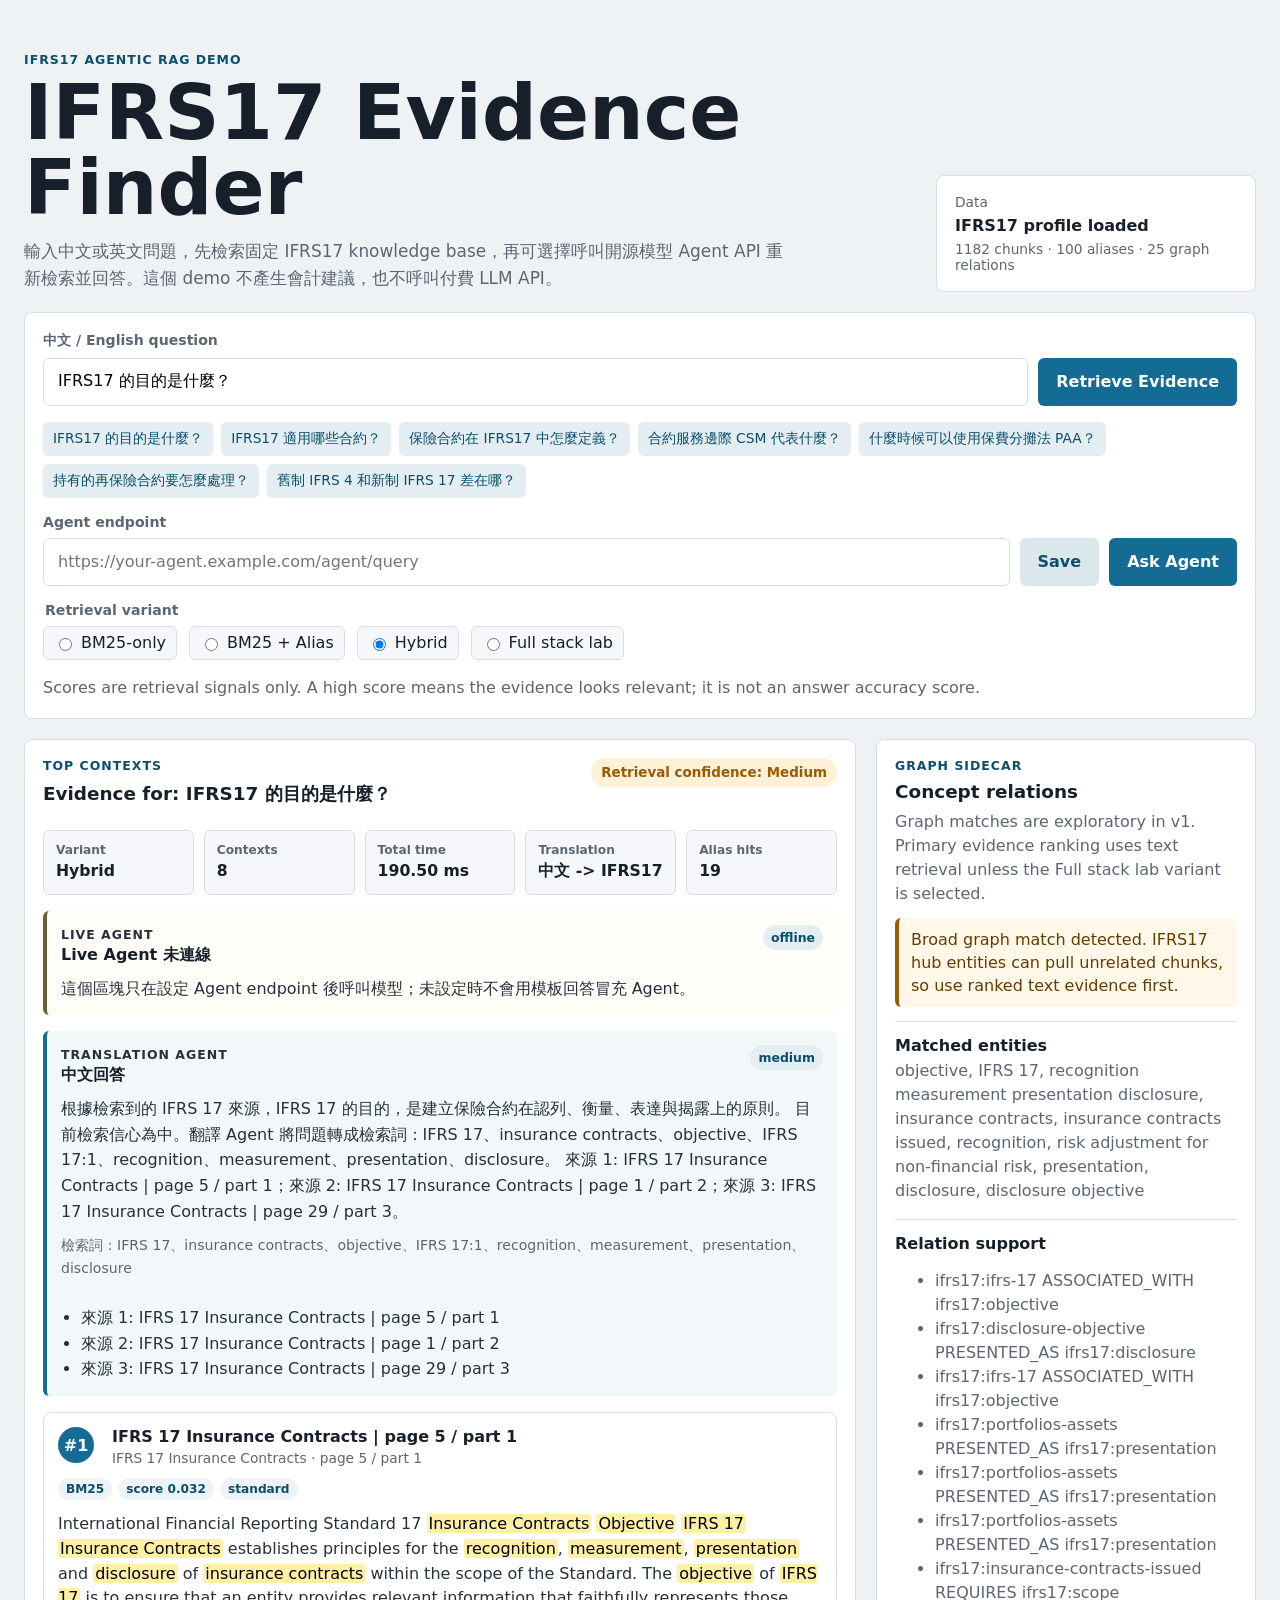
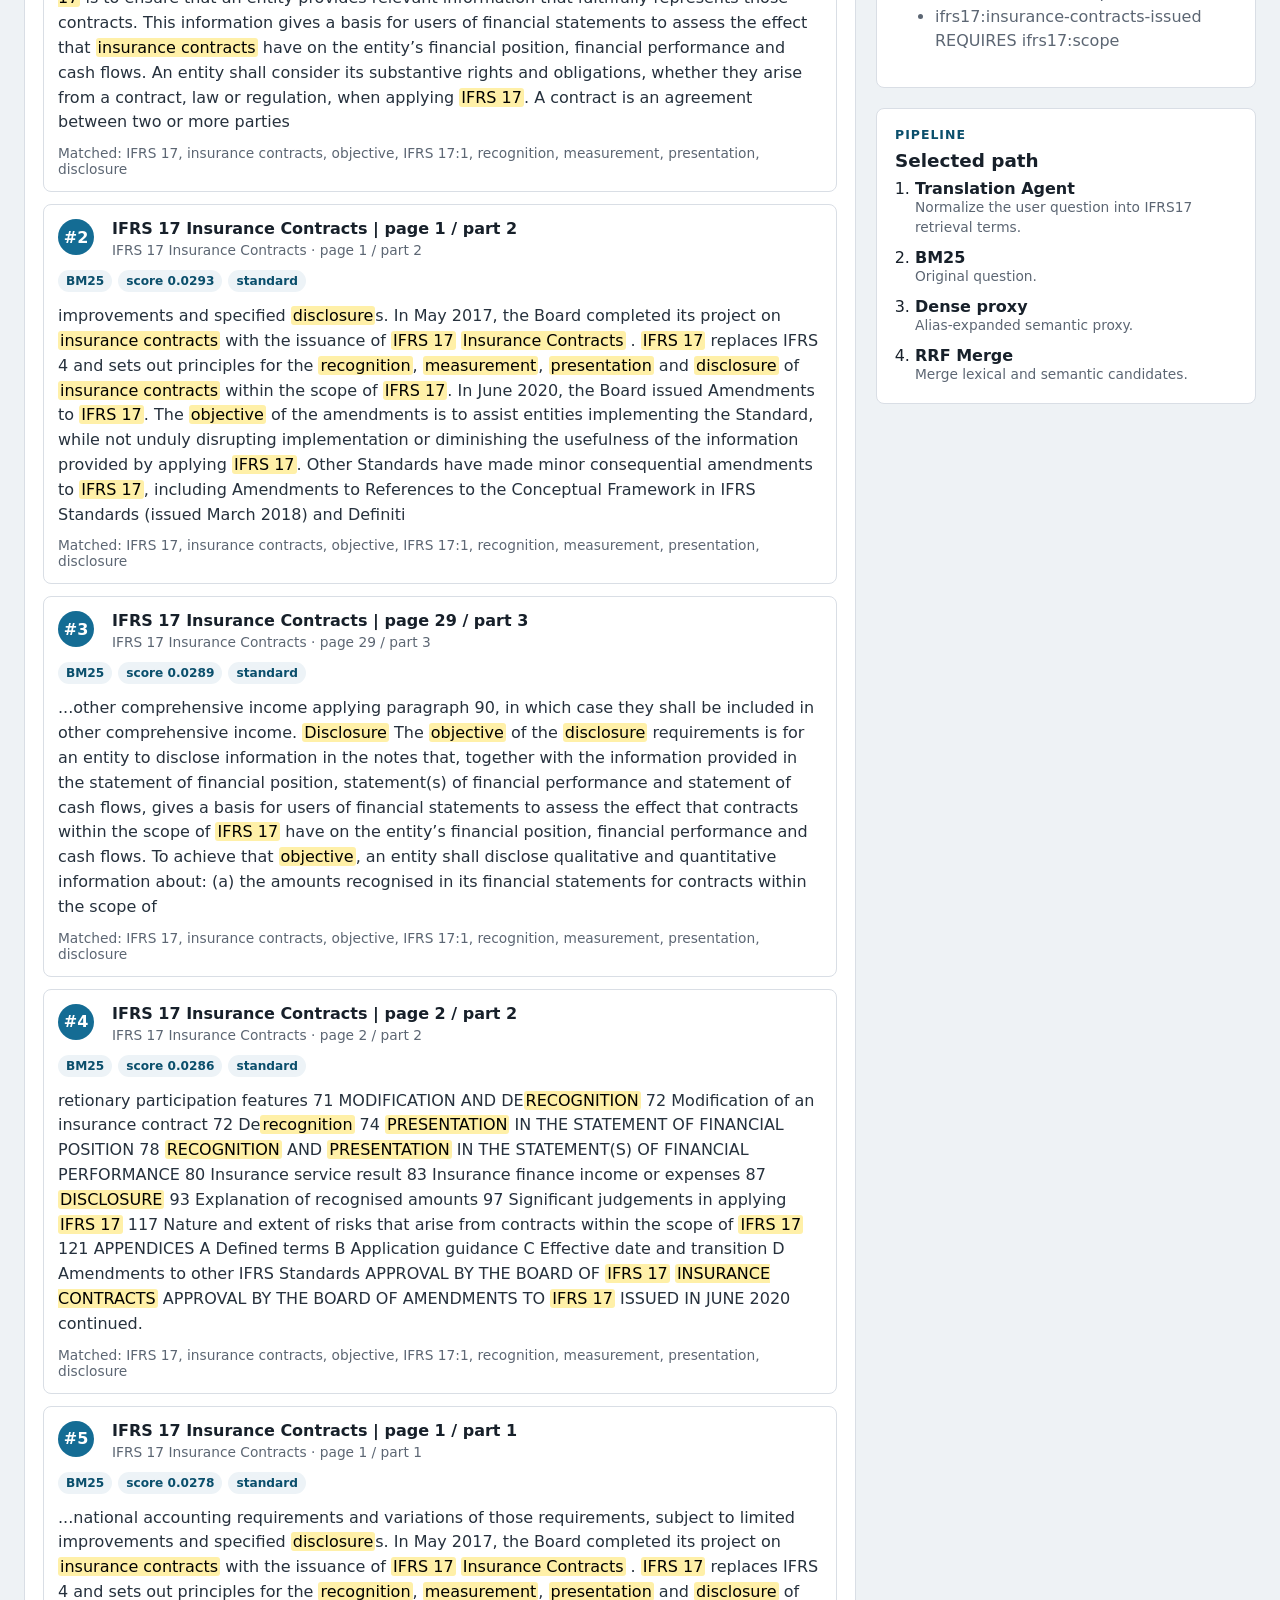
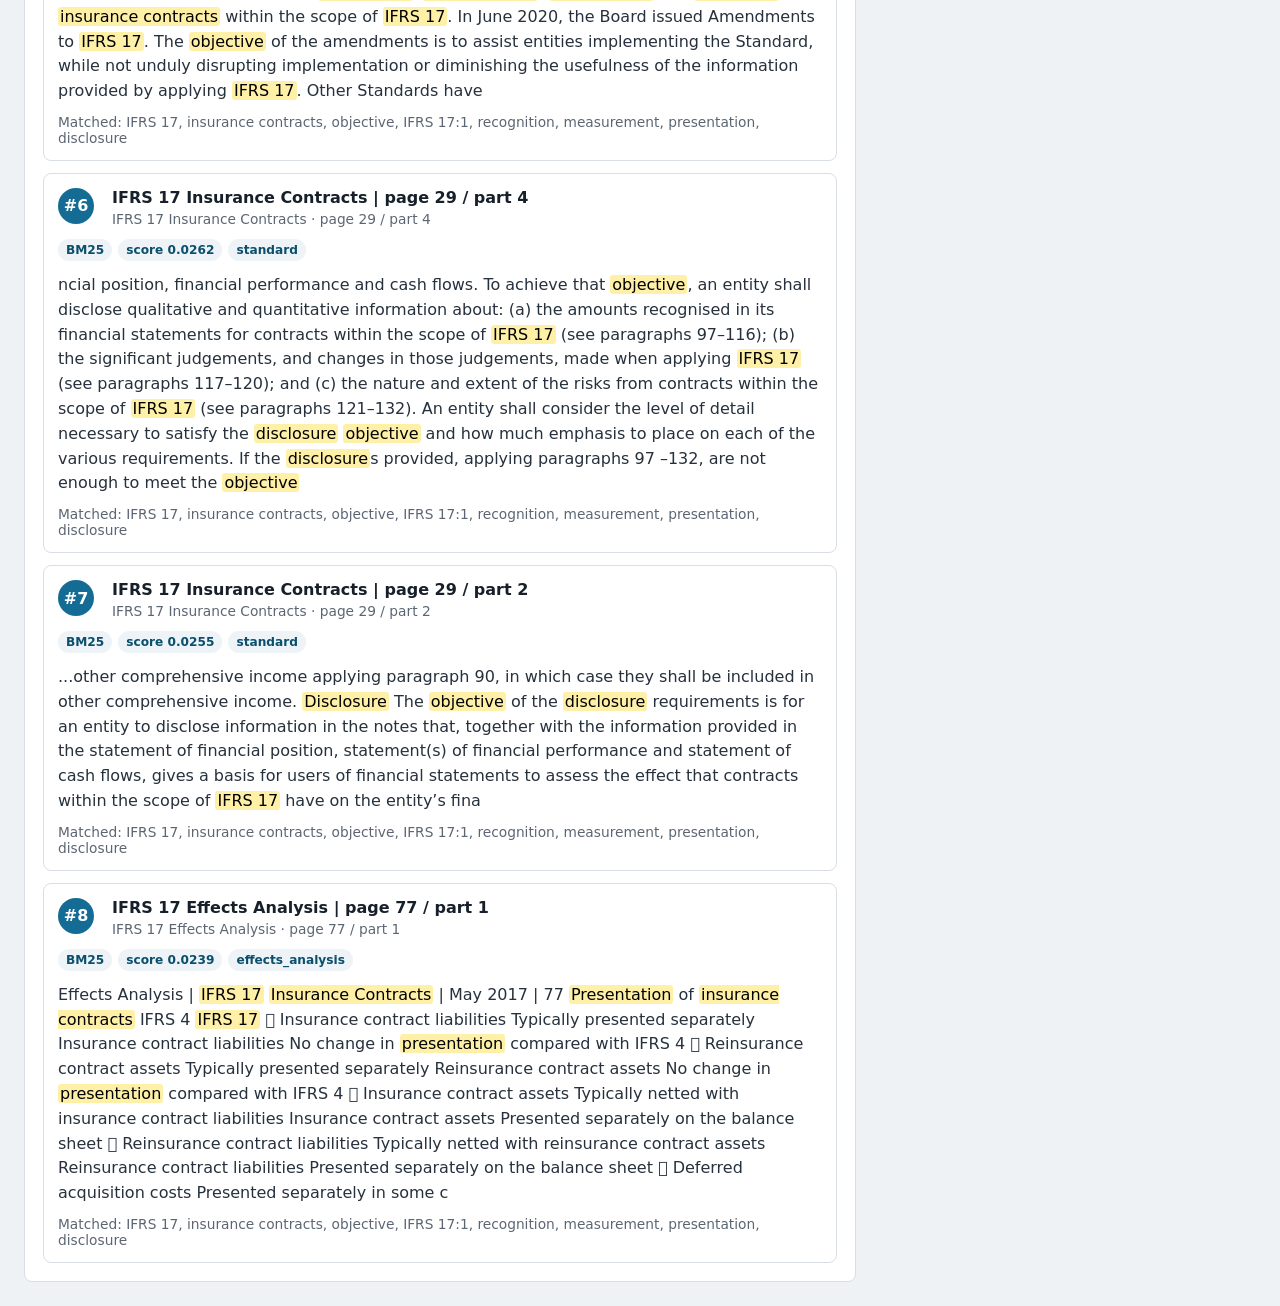
==== docs/ifrs17-demo/index.html @ 3a795084 "feat: add static IFRS17 demo site" ====
<!doctype html>
<html lang="zh-Hant">
  <head>
    <meta charset="utf-8" />
    <meta name="viewport" content="width=device-width, initial-scale=1" />
    <title>IFRS17 Agentic RAG Demo</title>
    <link rel="stylesheet" href="./assets/styles.css?v=agent-endpoint-1" />
  </head>
  <body>
    <main class="shell">
      <section class="hero">
        <div>
          <p class="eyebrow">IFRS17 Agentic RAG demo</p>
          <h1>IFRS17 Evidence Finder</h1>
          <p class="lede">
            輸入中文或英文問題，先檢索固定 IFRS17 knowledge base，再可選擇呼叫開源模型
            Agent API 重新檢索並回答。這個 demo 不產生會計建議，也不呼叫付費 LLM API。
          </p>
        </div>
        <aside class="status-panel" aria-live="polite">
          <span class="status-label">Data</span>
          <strong id="dataStatus">Loading IFRS17 profile...</strong>
          <span id="dataMeta">Static GitHub Pages build</span>
        </aside>
      </section>

      <section class="search-panel" aria-label="IFRS17 evidence search">
        <form id="searchForm" class="search-form">
          <label for="queryInput">中文 / English question</label>
          <div class="search-row">
            <input
              id="queryInput"
              name="query"
              type="search"
              autocomplete="off"
              placeholder="IFRS17 的目的是什麼？"
            />
            <button type="submit">Retrieve Evidence</button>
          </div>
        </form>

        <div class="chips" id="questionChips" aria-label="Suggested IFRS17 questions"></div>

        <div class="agent-controls" aria-label="Live Agent endpoint">
          <label for="agentEndpointInput">Agent endpoint</label>
          <div class="agent-row">
            <input
              id="agentEndpointInput"
              type="url"
              autocomplete="off"
              placeholder="https://your-agent.example.com/agent/query"
            />
            <button type="button" id="saveAgentEndpoint">Save</button>
            <button type="button" id="askAgentButton">Ask Agent</button>
          </div>
        </div>

        <fieldset class="variant-group">
          <legend>Retrieval variant</legend>
          <label><input type="radio" name="variant" value="bm25" /> BM25-only</label>
          <label><input type="radio" name="variant" value="dense" /> BM25 + Alias</label>
          <label><input type="radio" name="variant" value="bm25_dense" checked /> Hybrid</label>
          <label><input type="radio" name="variant" value="full" /> Full stack lab</label>
        </fieldset>

        <p class="note">
          Scores are retrieval signals only. A high score means the evidence looks relevant; it is
          not an answer accuracy score.
        </p>
      </section>

      <section class="dashboard">
        <section class="results-column" aria-live="polite">
          <div class="section-title">
            <div>
              <p class="eyebrow">Top contexts</p>
              <h2 id="resultTitle">Run a search to inspect IFRS17 evidence</h2>
            </div>
            <div class="confidence" id="confidenceBadge">Idle</div>
          </div>
          <div class="metrics" id="metrics"></div>
          <div class="agent-answer-panel" id="agentAnswerPanel"></div>
          <div class="answer-panel" id="answerPanel"></div>
          <div class="comparison-panel" id="comparisonPanel" hidden></div>
          <div class="results" id="results"></div>
        </section>

        <aside class="side-column">
          <section class="panel">
            <p class="eyebrow">Graph sidecar</p>
            <h2>Concept relations</h2>
            <p class="panel-copy">
              Graph matches are exploratory in v1. Primary evidence ranking uses text retrieval
              unless the Full stack lab variant is selected.
            </p>
            <div id="graphPanel"></div>
          </section>

          <section class="panel">
            <p class="eyebrow">Pipeline</p>
            <h2>Selected path</h2>
            <ol class="pipeline" id="pipeline"></ol>
          </section>
        </aside>
      </section>
    </main>

    <script type="module" src="./assets/app.js?v=agent-endpoint-1"></script>
  </body>
</html>
---- docs/ifrs17-demo/assets/styles.css ----
:root {
  color-scheme: light;
  font-family:
    Inter, ui-sans-serif, system-ui, -apple-system, BlinkMacSystemFont, "Segoe UI", sans-serif;
  --ink: #17202a;
  --muted: #5c6673;
  --line: #d9dee5;
  --panel: #ffffff;
  --soft: #f5f7fa;
  --accent: #146c94;
  --accent-dark: #0b4f6c;
  --good: #1c7c54;
  --warn: #9a5b00;
}

* {
  box-sizing: border-box;
}

body {
  margin: 0;
  background: #eef2f5;
  color: var(--ink);
}

button,
input {
  font: inherit;
}

.shell {
  width: min(1440px, 100%);
  margin: 0 auto;
  padding: 24px;
}

.hero {
  display: grid;
  grid-template-columns: minmax(0, 1fr) 320px;
  gap: 24px;
  align-items: end;
  padding: 28px 0 20px;
}

.eyebrow {
  margin: 0 0 8px;
  color: var(--accent-dark);
  font-size: 0.78rem;
  font-weight: 800;
  letter-spacing: 0.08em;
  text-transform: uppercase;
}

h1,
h2,
h3,
p {
  margin-top: 0;
}

h1 {
  margin-bottom: 12px;
  font-size: clamp(2.2rem, 6vw, 4.8rem);
  line-height: 0.98;
  letter-spacing: 0;
}

h2 {
  margin-bottom: 8px;
  font-size: 1.15rem;
}

h3 {
  margin-bottom: 4px;
  font-size: 1rem;
}

.lede {
  max-width: 760px;
  margin-bottom: 0;
  color: var(--muted);
  font-size: 1.06rem;
  line-height: 1.6;
}

.status-panel,
.search-panel,
.panel,
.results-column {
  border: 1px solid var(--line);
  border-radius: 8px;
  background: var(--panel);
}

.status-panel {
  display: grid;
  gap: 6px;
  padding: 18px;
}

.status-label,
.status-panel span:last-child {
  color: var(--muted);
  font-size: 0.86rem;
}

.search-panel {
  display: grid;
  gap: 16px;
  padding: 18px;
}

.search-form label,
.agent-controls label,
.variant-group legend {
  display: block;
  margin-bottom: 8px;
  color: var(--muted);
  font-size: 0.88rem;
  font-weight: 700;
}

.search-row,
.agent-row {
  display: grid;
  gap: 10px;
}

.search-row {
  grid-template-columns: minmax(0, 1fr) auto;
}

.agent-row {
  grid-template-columns: minmax(0, 1fr) auto auto;
}

.search-row input,
.agent-row input {
  width: 100%;
  min-height: 48px;
  border: 1px solid var(--line);
  border-radius: 6px;
  padding: 0 14px;
}

.search-row button,
.agent-row button,
.chips button {
  border: 0;
  border-radius: 6px;
  cursor: pointer;
}

.search-row button,
.agent-row button {
  min-height: 48px;
  padding: 0 18px;
  background: var(--accent);
  color: #fff;
  font-weight: 800;
}

.agent-row button:first-of-type {
  background: #dce7ec;
  color: var(--accent-dark);
}

.agent-row button:disabled {
  cursor: wait;
  opacity: 0.62;
}

.chips {
  display: flex;
  flex-wrap: wrap;
  gap: 8px;
}

.chips button {
  padding: 8px 10px;
  background: #e3edf2;
  color: var(--accent-dark);
  font-size: 0.86rem;
}

.variant-group {
  display: flex;
  flex-wrap: wrap;
  gap: 12px;
  border: 0;
  margin: 0;
  padding: 0;
}

.variant-group label {
  display: inline-flex;
  align-items: center;
  gap: 6px;
  min-height: 34px;
  padding: 0 10px;
  border: 1px solid var(--line);
  border-radius: 6px;
  background: var(--soft);
}

.note,
.panel-copy {
  margin-bottom: 0;
  color: var(--muted);
  line-height: 1.5;
}

.dashboard {
  display: grid;
  grid-template-columns: minmax(0, 1fr) 380px;
  gap: 20px;
  margin-top: 20px;
}

.results-column,
.panel {
  padding: 18px;
}

.side-column {
  display: grid;
  align-content: start;
  gap: 20px;
}

.section-title {
  display: flex;
  justify-content: space-between;
  gap: 16px;
  align-items: start;
  margin-bottom: 16px;
}

.confidence {
  flex: 0 0 auto;
  border-radius: 999px;
  padding: 7px 10px;
  background: #e8edf1;
  color: var(--muted);
  font-size: 0.84rem;
  font-weight: 800;
}

.confidence-high {
  background: #dcf1e7;
  color: var(--good);
}

.confidence-medium {
  background: #fff1d6;
  color: var(--warn);
}

.confidence-low {
  background: #fde4e4;
  color: #9b1c1c;
}

.metrics {
  display: grid;
  grid-template-columns: repeat(auto-fit, minmax(132px, 1fr));
  gap: 10px;
  margin-bottom: 16px;
}

.metric {
  padding: 12px;
  border: 1px solid var(--line);
  border-radius: 6px;
  background: var(--soft);
}

.metric span {
  display: block;
  color: var(--muted);
  font-size: 0.76rem;
  font-weight: 700;
}

.metric strong {
  display: block;
  margin-top: 4px;
  font-size: 0.98rem;
}

.results {
  display: grid;
  gap: 12px;
}

.answer-panel,
.agent-answer-panel {
  display: grid;
  gap: 10px;
  margin-bottom: 16px;
  border-left: 4px solid var(--accent);
  border-radius: 6px;
  padding: 14px;
  background: #f2f7fa;
}

.agent-answer-panel {
  border-left-color: #6f5f2f;
  background: #fffdf7;
}

.agent-success {
  border-left-color: var(--good);
  background: #f5fbf8;
}

.agent-error {
  border-left-color: #9b1c1c;
  background: #fff7f7;
}

.agent-pending {
  border-left-color: var(--warn);
}

.answer-head {
  display: flex;
  justify-content: space-between;
  gap: 12px;
  align-items: start;
}

.answer-head h3,
.answer-panel p,
.answer-panel ul,
.agent-answer-panel p,
.agent-answer-panel ul {
  margin-bottom: 0;
}

.answer-head span {
  flex: 0 0 auto;
  border-radius: 999px;
  padding: 5px 8px;
  background: #e3edf2;
  color: var(--accent-dark);
  font-size: 0.78rem;
  font-weight: 800;
}

.answer-panel p,
.answer-panel li,
.agent-answer-panel p,
.agent-answer-panel li {
  color: #26313d;
  line-height: 1.6;
}

.answer-panel ul,
.agent-answer-panel ul {
  padding-left: 20px;
}

.answer-terms {
  color: var(--muted) !important;
  font-size: 0.88rem;
}

.comparison-panel {
  display: grid;
  gap: 12px;
  margin-bottom: 16px;
  border: 1px solid var(--line);
  border-radius: 8px;
  padding: 14px;
  background: #fff;
}

.comparison-panel[hidden] {
  display: none;
}

.comparison-head {
  display: flex;
  justify-content: space-between;
  gap: 12px;
  align-items: start;
}

.comparison-head h3,
.comparison-summary {
  margin-bottom: 0;
}

.comparison-head span {
  flex: 0 0 auto;
  border-radius: 999px;
  padding: 5px 8px;
  background: #edf3f7;
  color: var(--accent-dark);
  font-size: 0.78rem;
  font-weight: 800;
}

.comparison-summary {
  color: #26313d;
  line-height: 1.55;
}

.comparison-table-wrap {
  overflow-x: auto;
  border: 1px solid var(--line);
  border-radius: 6px;
}

.comparison-table {
  width: 100%;
  min-width: 920px;
  border-collapse: collapse;
  background: #fff;
}

.comparison-table th,
.comparison-table td {
  border-bottom: 1px solid var(--line);
  padding: 10px;
  text-align: left;
  vertical-align: top;
  font-size: 0.86rem;
  line-height: 1.5;
}

.comparison-table thead th {
  background: #edf3f7;
  color: var(--accent-dark);
  font-weight: 900;
}

.comparison-table tbody th {
  width: 120px;
  color: var(--ink);
}

.comparison-table tbody tr:last-child th,
.comparison-table tbody tr:last-child td {
  border-bottom: 0;
}

.result-card {
  border: 1px solid var(--line);
  border-radius: 8px;
  padding: 14px;
  background: #fff;
}

.result-card header {
  display: grid;
  grid-template-columns: 42px minmax(0, 1fr);
  gap: 12px;
  align-items: start;
}

.rank {
  display: inline-grid;
  place-items: center;
  width: 36px;
  height: 36px;
  border-radius: 50%;
  background: var(--accent);
  color: #fff;
  font-weight: 900;
}

.result-card header p,
.terms {
  margin-bottom: 0;
  color: var(--muted);
  font-size: 0.86rem;
}

.tags {
  display: flex;
  flex-wrap: wrap;
  gap: 6px;
  margin: 12px 0;
}

.tags span {
  border-radius: 999px;
  padding: 4px 8px;
  background: #edf3f7;
  color: var(--accent-dark);
  font-size: 0.76rem;
  font-weight: 700;
}

.excerpt {
  margin-bottom: 10px;
  color: #26313d;
  line-height: 1.55;
}

mark {
  border-radius: 3px;
  padding: 0 2px;
  background: #fff0a8;
}

.warning {
  margin: 12px 0;
  border-left: 4px solid var(--warn);
  border-radius: 6px;
  padding: 10px 12px;
  background: #fff7e8;
  color: #633c00;
  line-height: 1.45;
}

.graph-block {
  border-top: 1px solid var(--line);
  margin-top: 14px;
  padding-top: 14px;
}

.graph-block p,
.graph-block li {
  color: var(--muted);
  line-height: 1.5;
}

.pipeline {
  display: grid;
  gap: 10px;
  margin: 0;
  padding-left: 20px;
}

.pipeline li span {
  display: block;
  color: var(--muted);
  font-size: 0.86rem;
  line-height: 1.45;
}

.empty {
  border: 1px dashed var(--line);
  border-radius: 8px;
  padding: 22px;
  color: var(--muted);
  text-align: center;
}

@media (max-width: 940px) {
  .hero,
  .dashboard {
    grid-template-columns: 1fr;
  }

  .metrics {
    grid-template-columns: repeat(2, minmax(0, 1fr));
  }
}

@media (max-width: 640px) {
  .shell {
    padding: 14px;
  }

  .search-row,
  .agent-row {
    grid-template-columns: 1fr;
  }

  .section-title {
    display: grid;
  }

  .metrics {
    grid-template-columns: 1fr;
  }
}
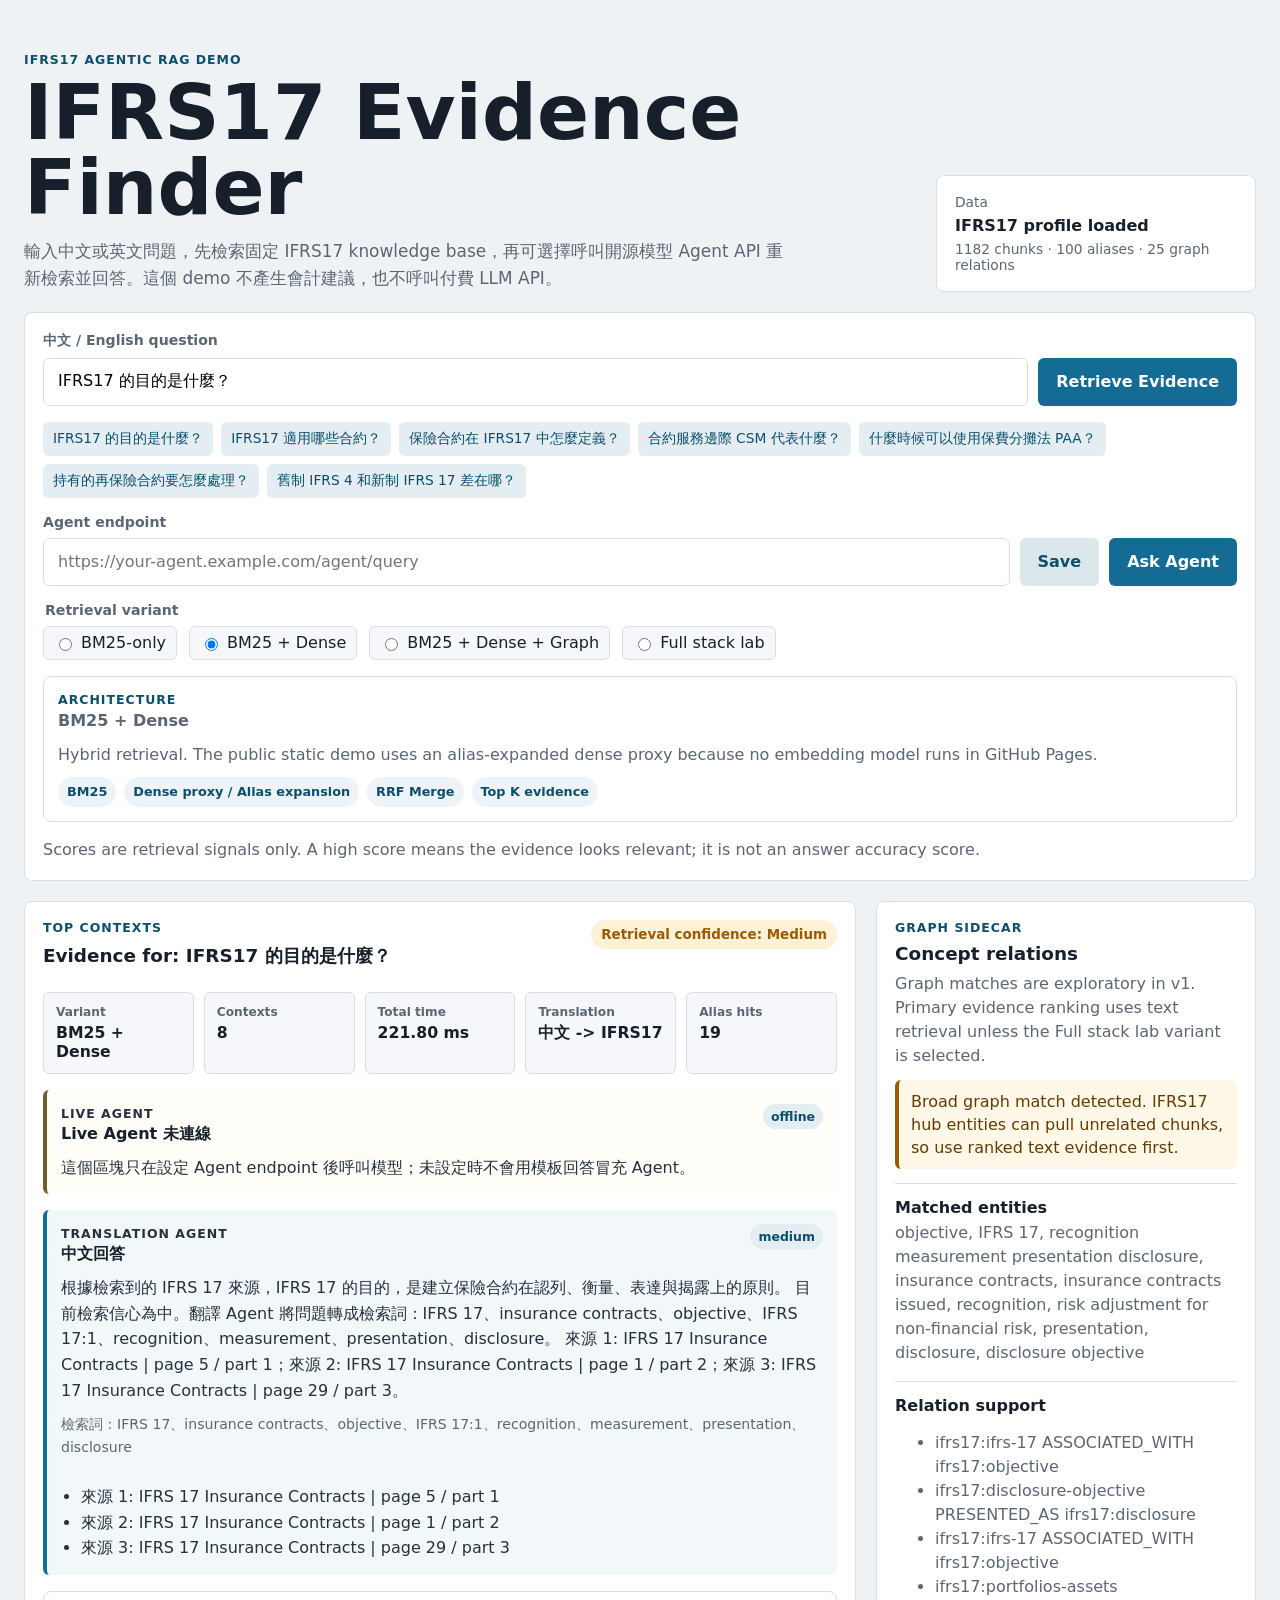
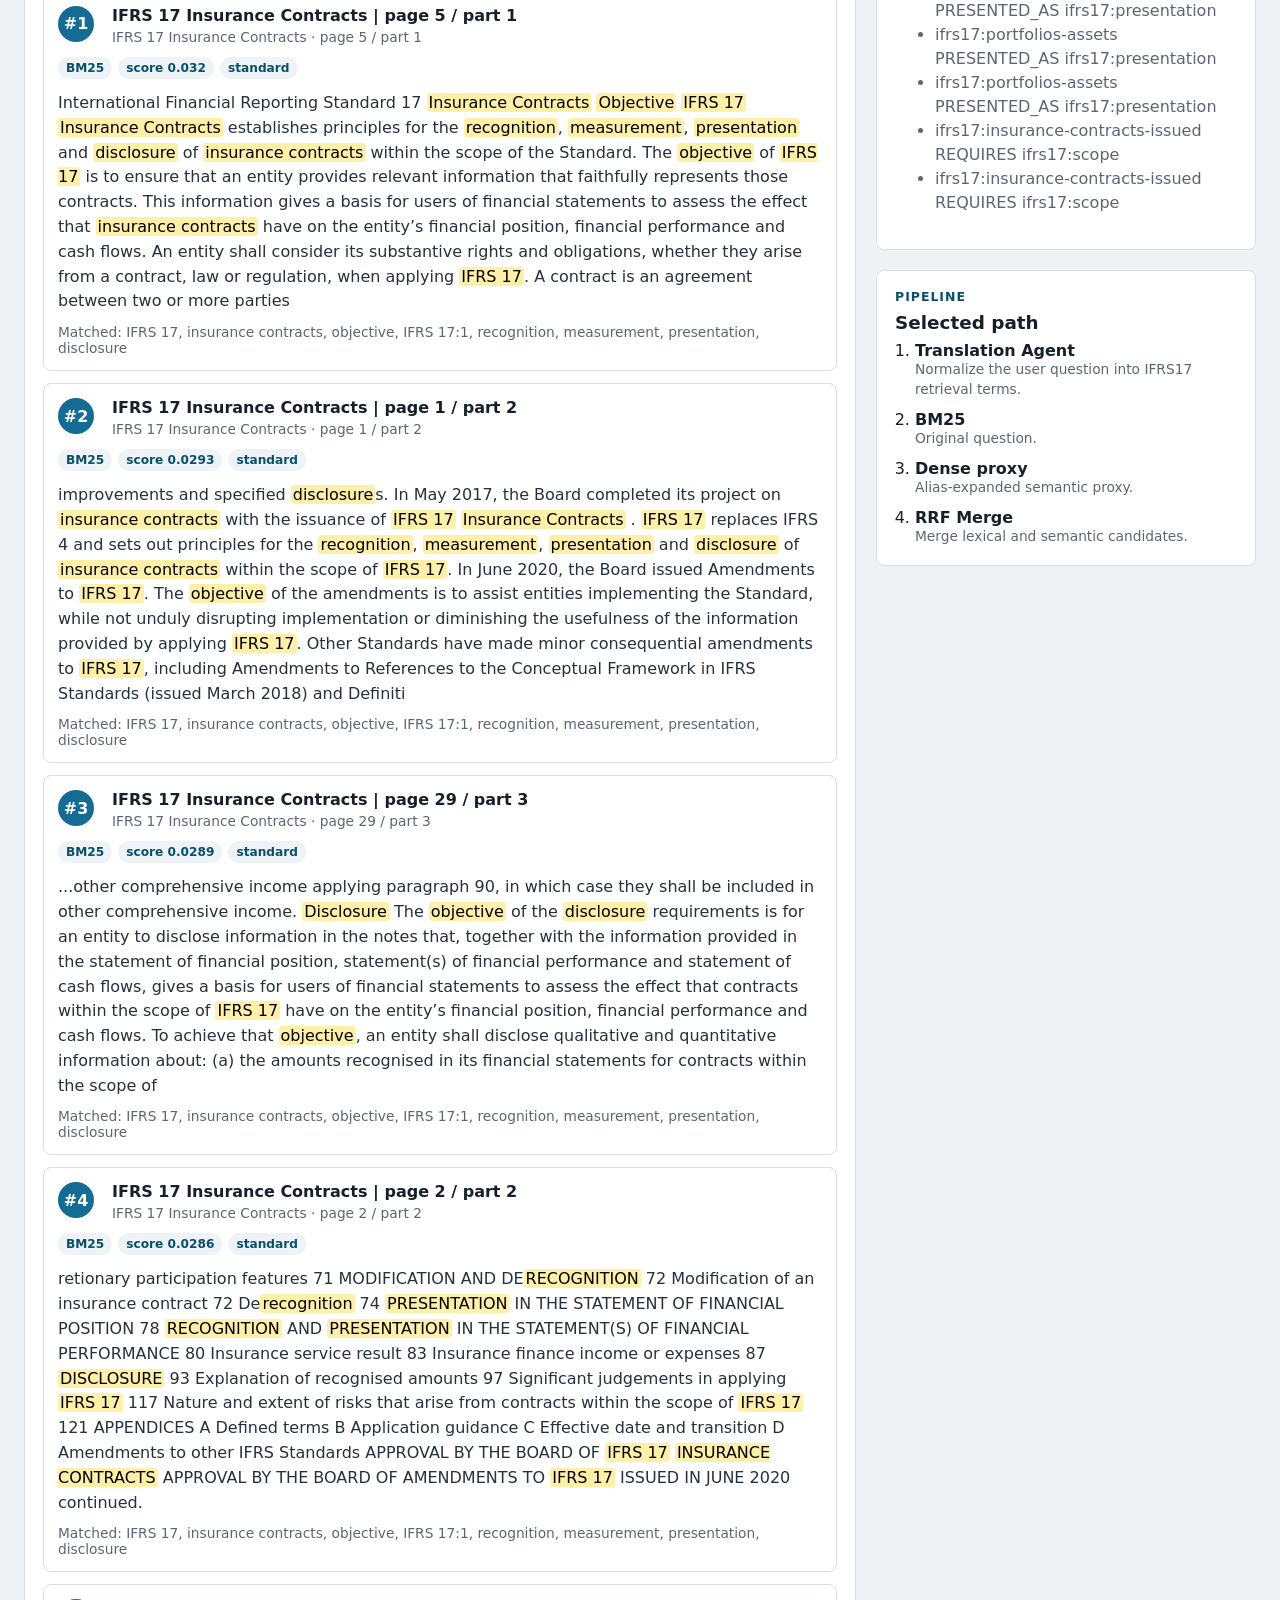
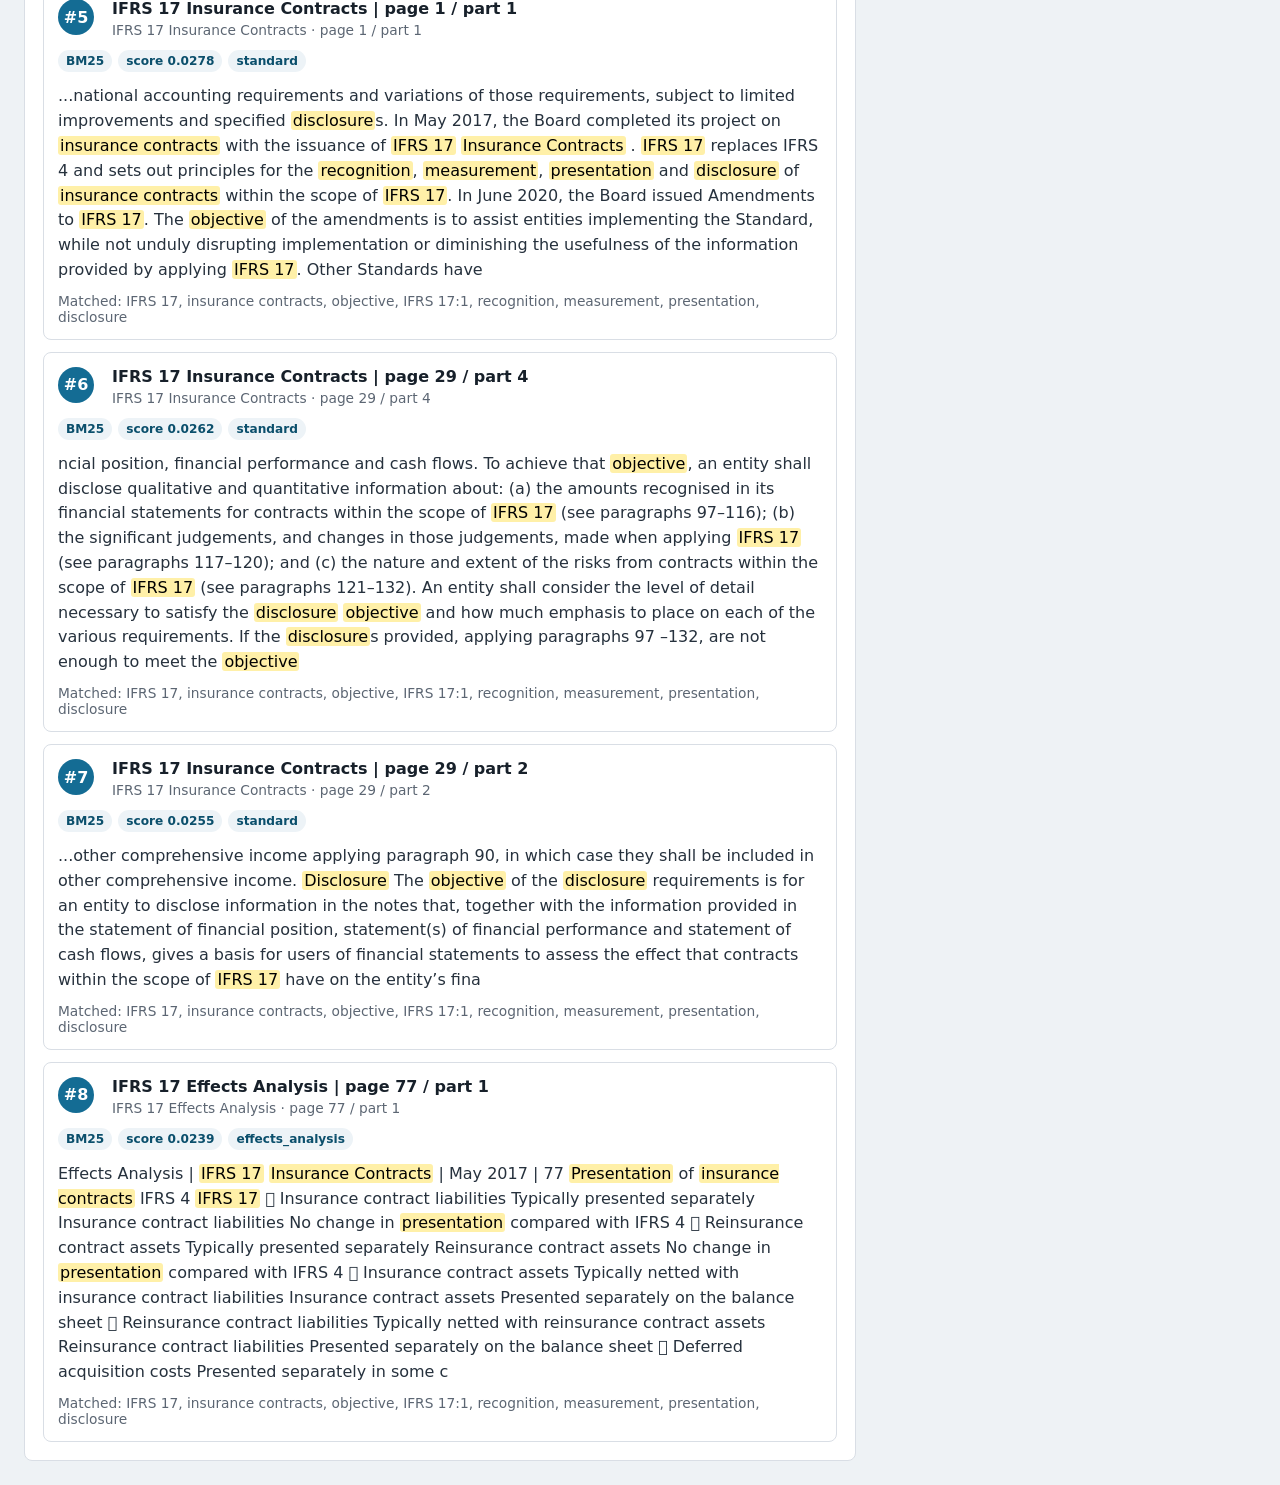
==== commit 4ebe1c70: "feat: clarify IFRS17 retrieval variants" ====
--- a/docs/ifrs17-demo/index.html
+++ b/docs/ifrs17-demo/index.html
@@ -4,7 +4,7 @@
     <meta charset="utf-8" />
     <meta name="viewport" content="width=device-width, initial-scale=1" />
     <title>IFRS17 Agentic RAG Demo</title>
-    <link rel="stylesheet" href="./assets/styles.css?v=agent-endpoint-1" />
+    <link rel="stylesheet" href="./assets/styles.css?v=variant-architecture-1" />
   </head>
   <body>
     <main class="shell">
@@ -58,10 +58,11 @@
         <fieldset class="variant-group">
           <legend>Retrieval variant</legend>
           <label><input type="radio" name="variant" value="bm25" /> BM25-only</label>
-          <label><input type="radio" name="variant" value="dense" /> BM25 + Alias</label>
-          <label><input type="radio" name="variant" value="bm25_dense" checked /> Hybrid</label>
+          <label><input type="radio" name="variant" value="bm25_dense" checked /> BM25 + Dense</label>
+          <label><input type="radio" name="variant" value="bm25_dense_graph" /> BM25 + Dense + Graph</label>
           <label><input type="radio" name="variant" value="full" /> Full stack lab</label>
         </fieldset>
+        <div class="variant-details" id="variantDetails"></div>
 
         <p class="note">
           Scores are retrieval signals only. A high score means the evidence looks relevant; it is
@@ -105,6 +106,6 @@
       </section>
     </main>
 
-    <script type="module" src="./assets/app.js?v=agent-endpoint-1"></script>
+    <script type="module" src="./assets/app.js?v=variant-architecture-1"></script>
   </body>
 </html>
--- a/docs/ifrs17-demo/assets/styles.css
+++ b/docs/ifrs17-demo/assets/styles.css
@@ -203,11 +203,41 @@
   background: var(--soft);
 }
 
+.variant-details,
 .note,
 .panel-copy {
   margin-bottom: 0;
   color: var(--muted);
   line-height: 1.5;
+}
+
+.variant-details {
+  display: grid;
+  gap: 10px;
+  border: 1px solid var(--line);
+  border-radius: 8px;
+  padding: 14px;
+  background: #fff;
+}
+
+.variant-details h3,
+.variant-details p {
+  margin-bottom: 0;
+}
+
+.architecture-steps {
+  display: flex;
+  flex-wrap: wrap;
+  gap: 8px;
+}
+
+.architecture-steps span {
+  border-radius: 999px;
+  padding: 5px 9px;
+  background: #edf3f7;
+  color: var(--accent-dark);
+  font-size: 0.8rem;
+  font-weight: 800;
 }
 
 .dashboard {
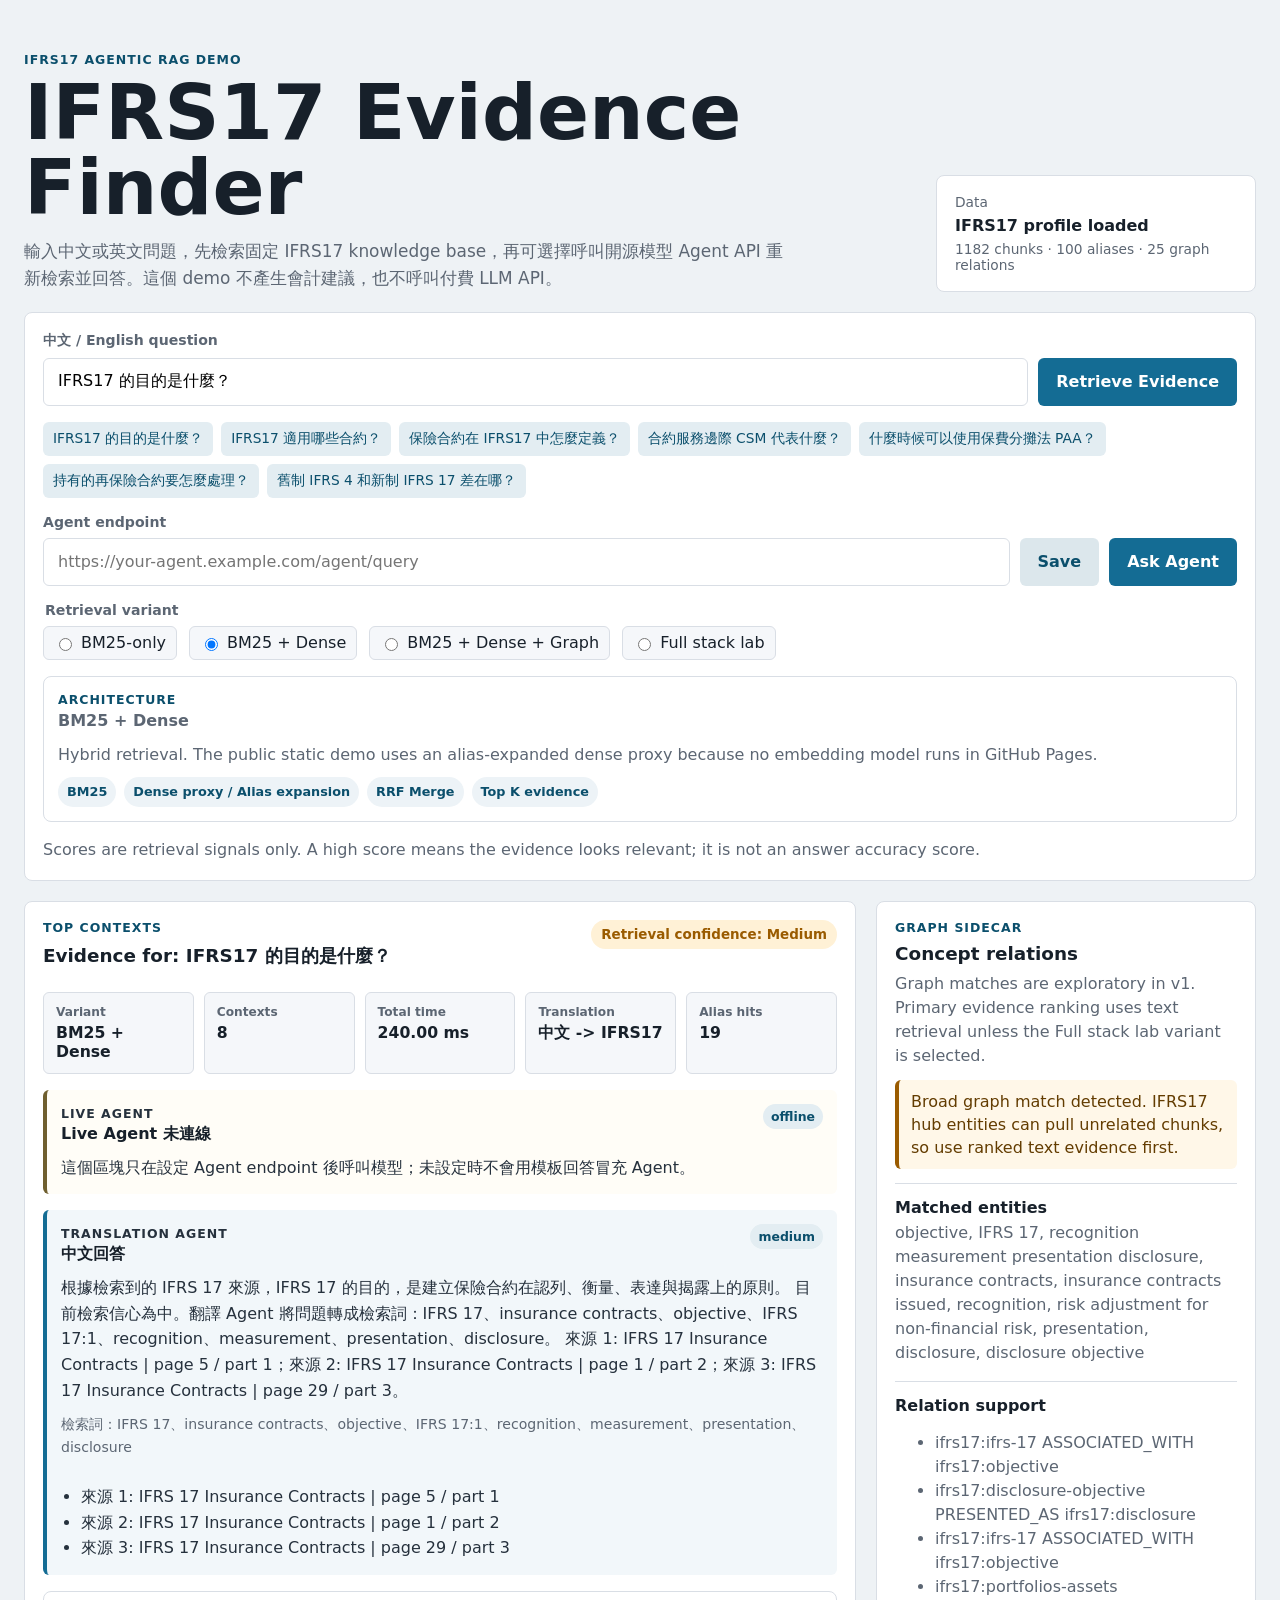
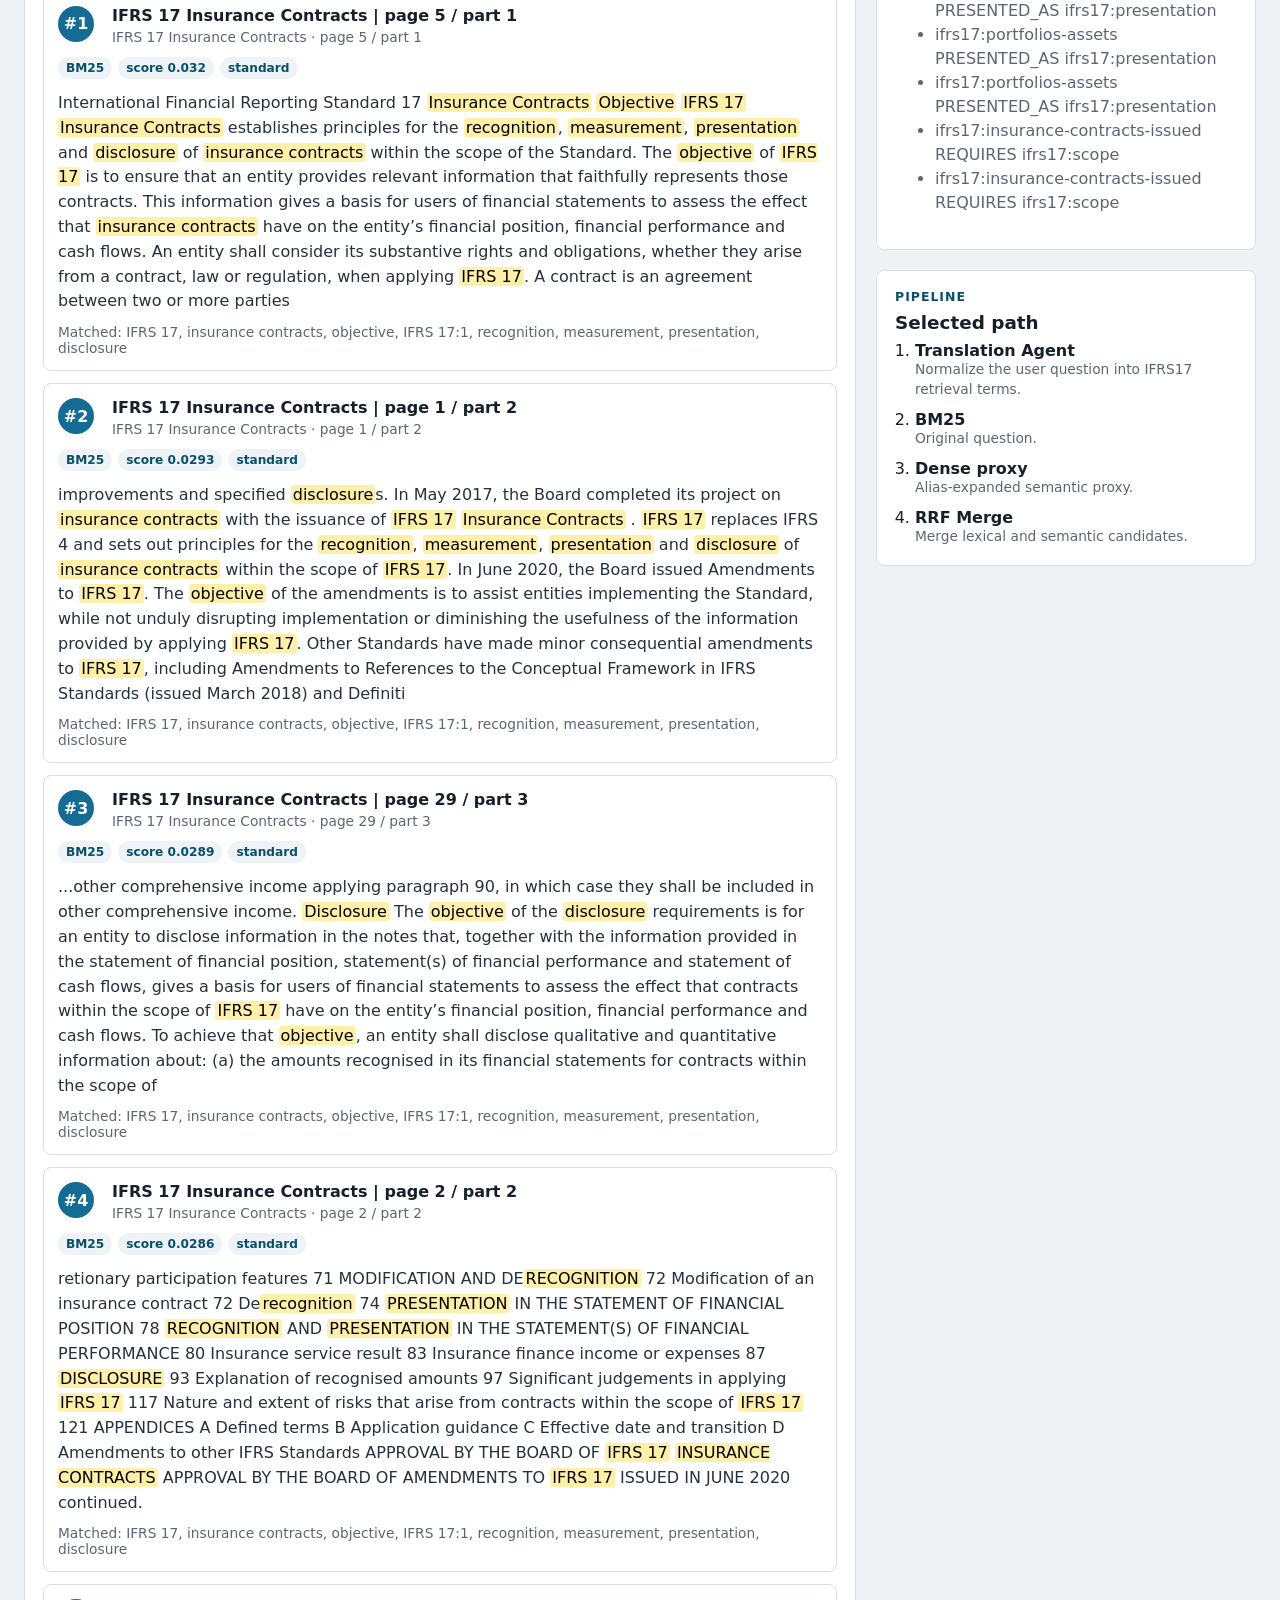
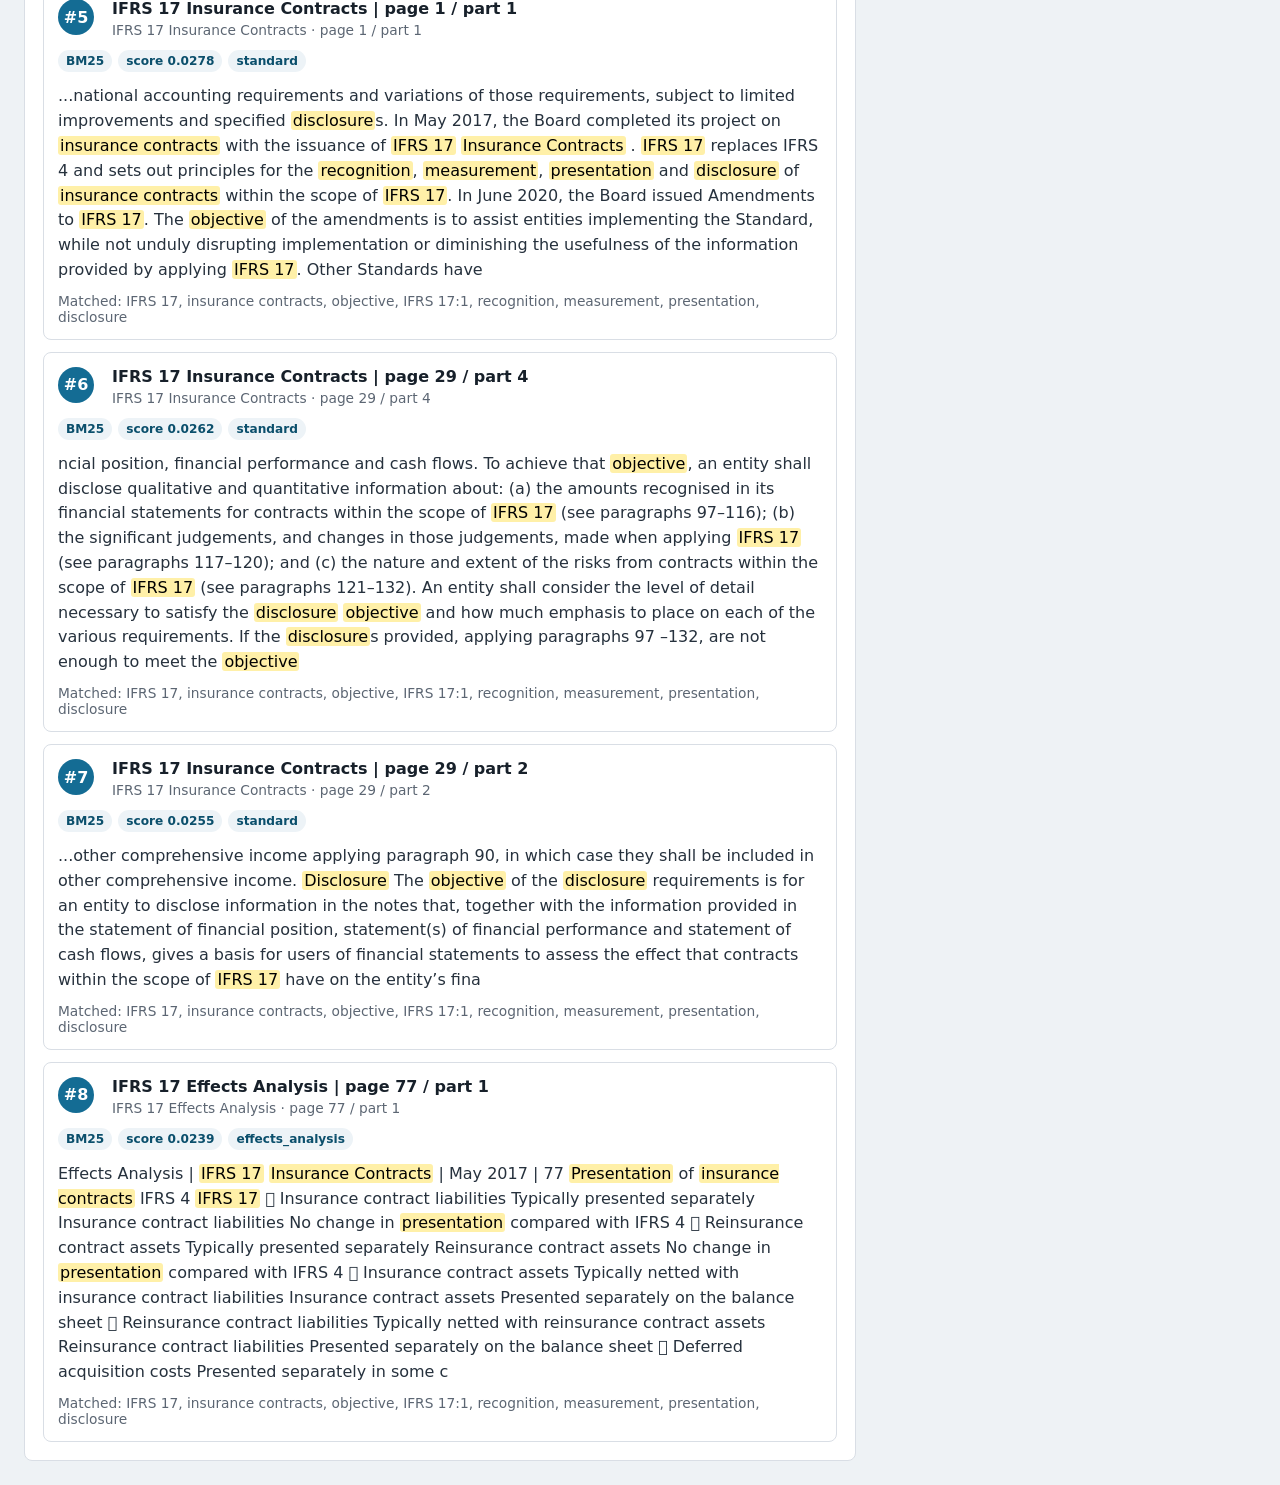
==== commit 299225ea: "docs: show reranker in IFRS17 demo pipeline" ====
--- a/docs/ifrs17-demo/index.html
+++ b/docs/ifrs17-demo/index.html
@@ -4,7 +4,7 @@
     <meta charset="utf-8" />
     <meta name="viewport" content="width=device-width, initial-scale=1" />
     <title>IFRS17 Agentic RAG Demo</title>
-    <link rel="stylesheet" href="./assets/styles.css?v=variant-architecture-1" />
+    <link rel="stylesheet" href="./assets/styles.css?v=reranker-node-1" />
   </head>
   <body>
     <main class="shell">
@@ -106,6 +106,6 @@
       </section>
     </main>
 
-    <script type="module" src="./assets/app.js?v=variant-architecture-1"></script>
+    <script type="module" src="./assets/app.js?v=reranker-node-1"></script>
   </body>
 </html>
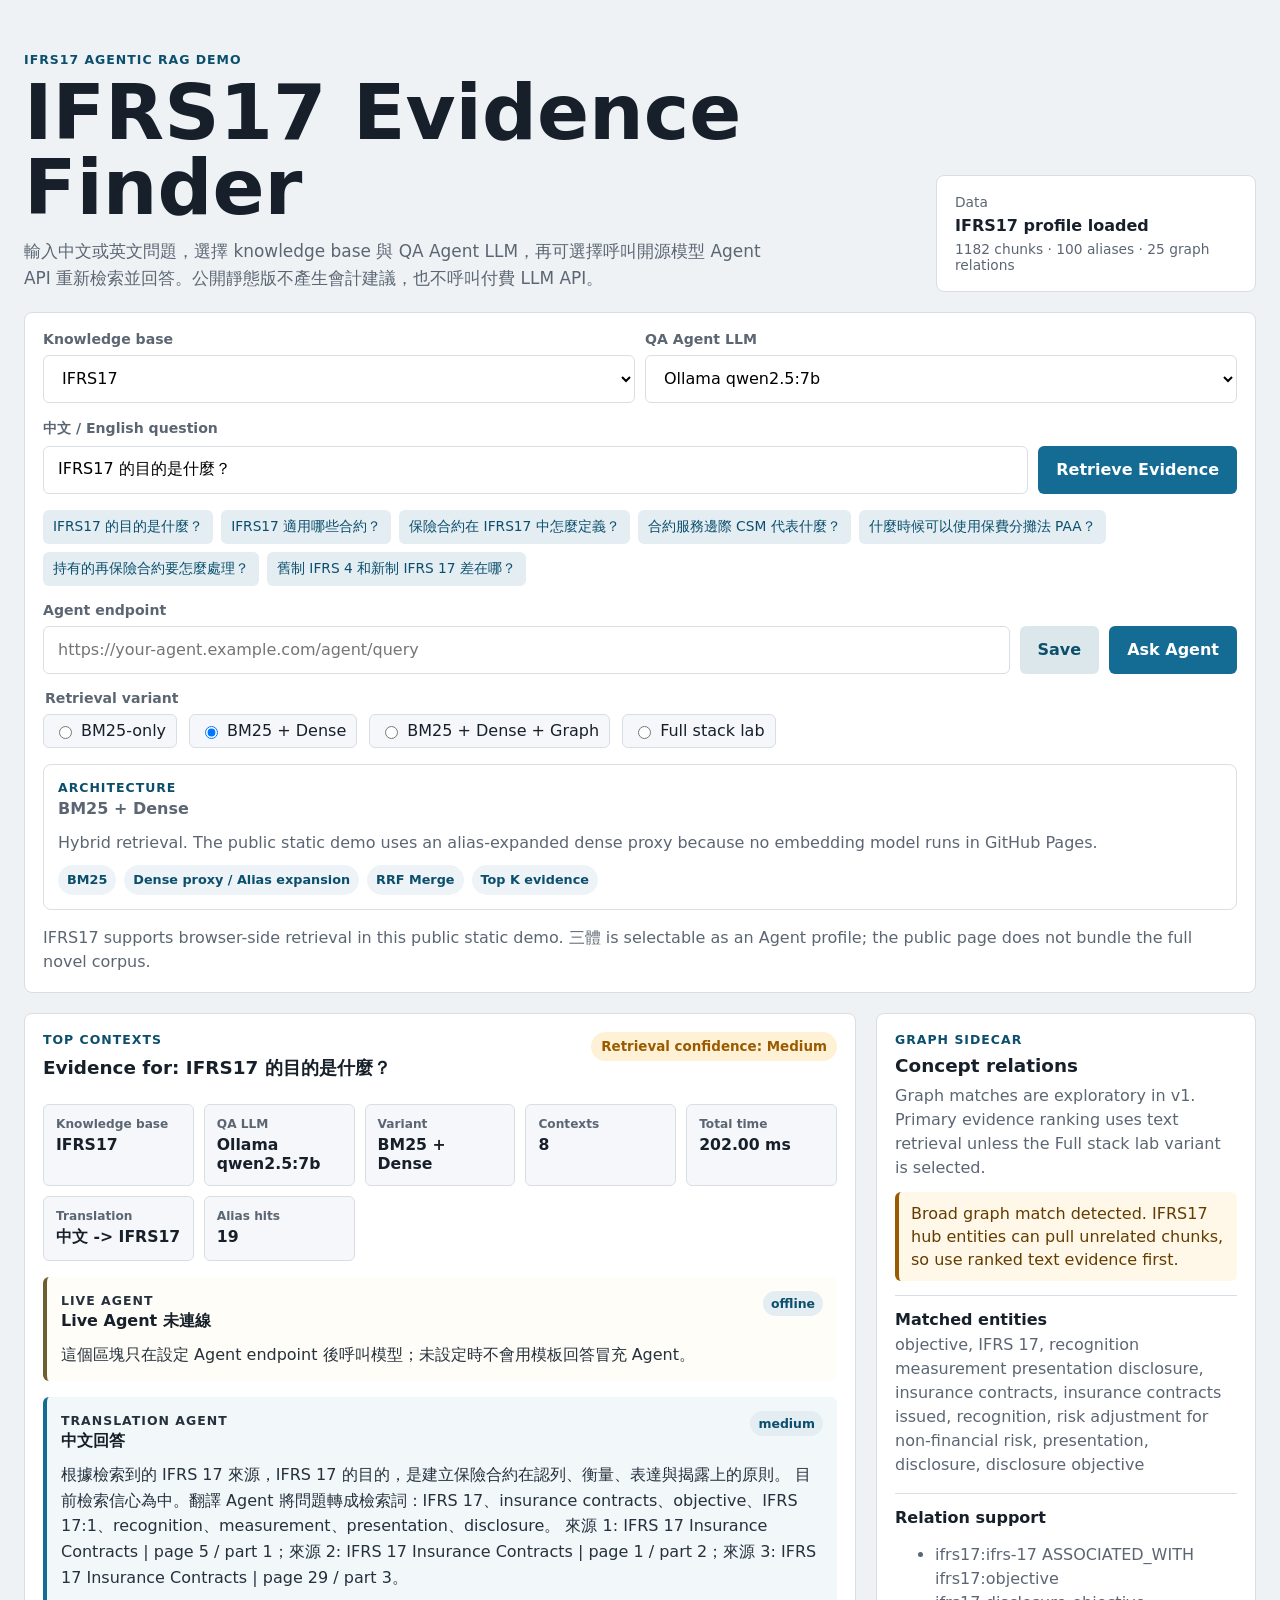
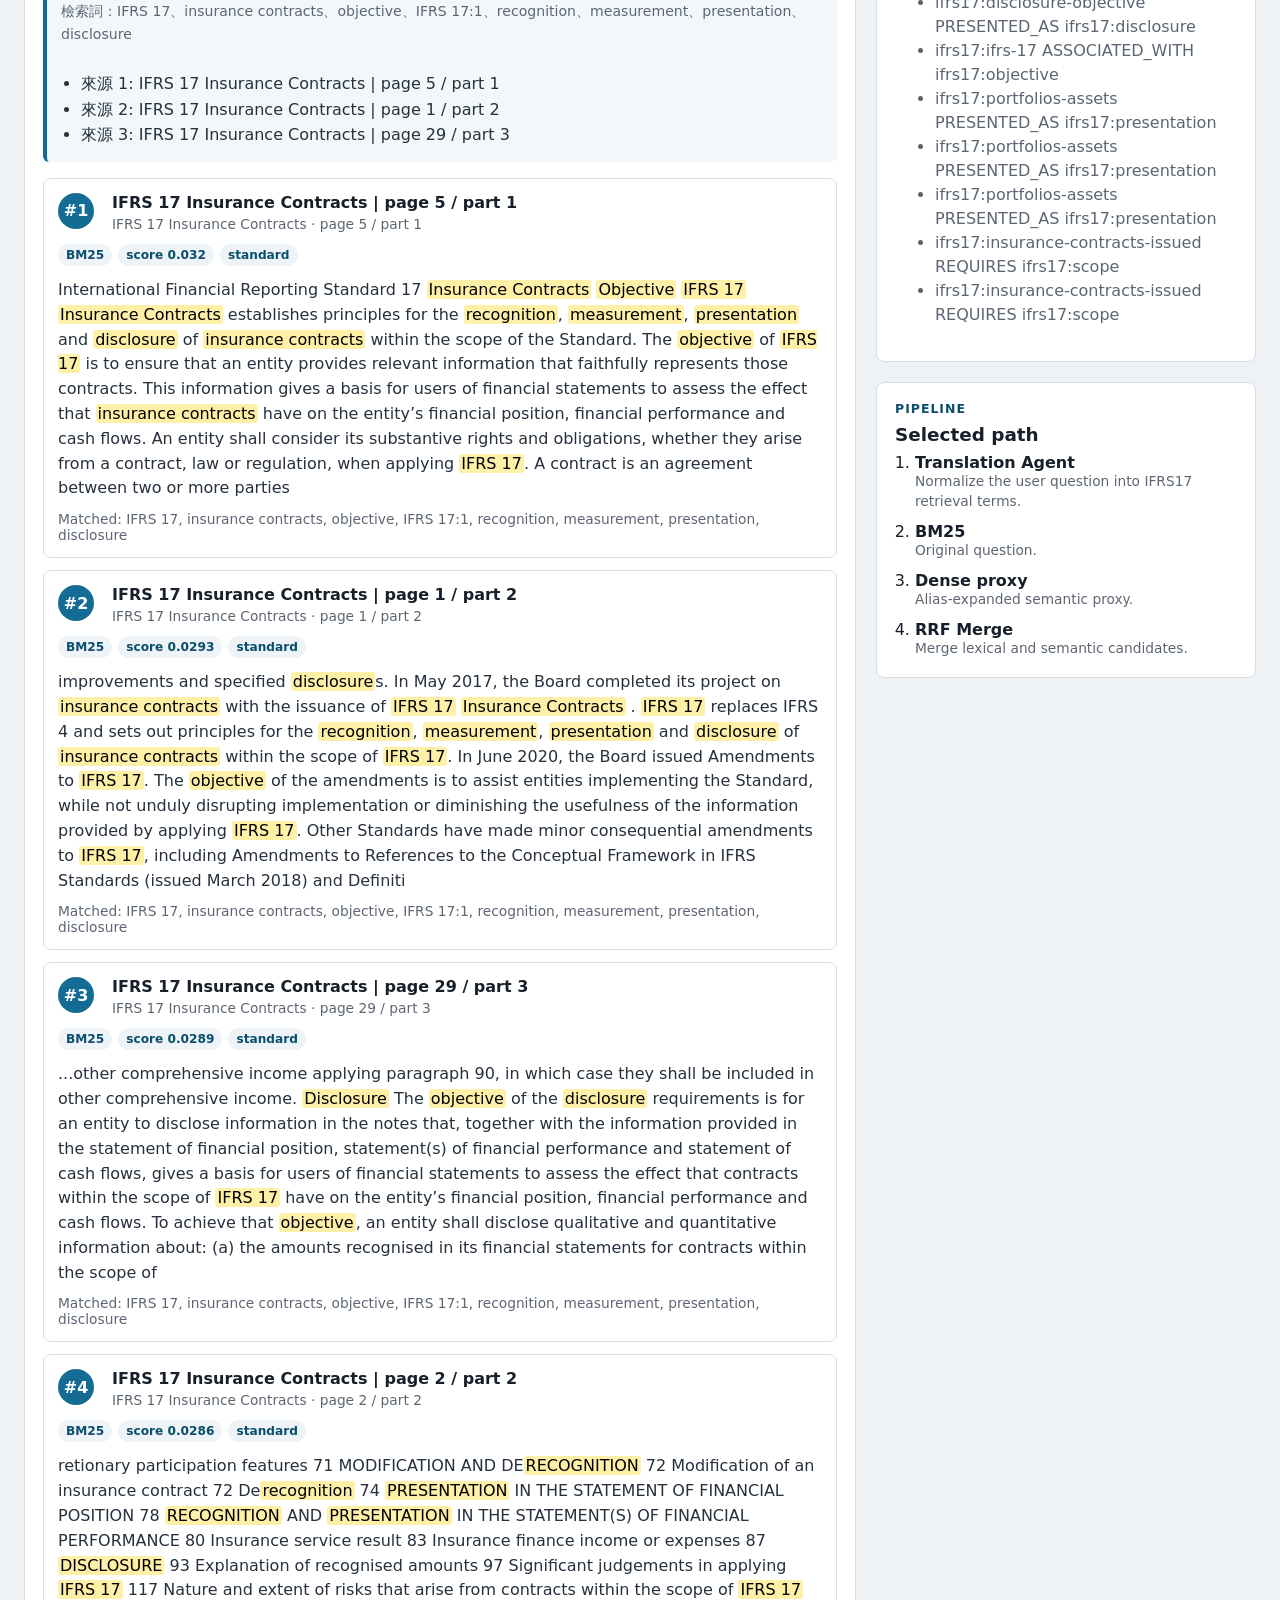
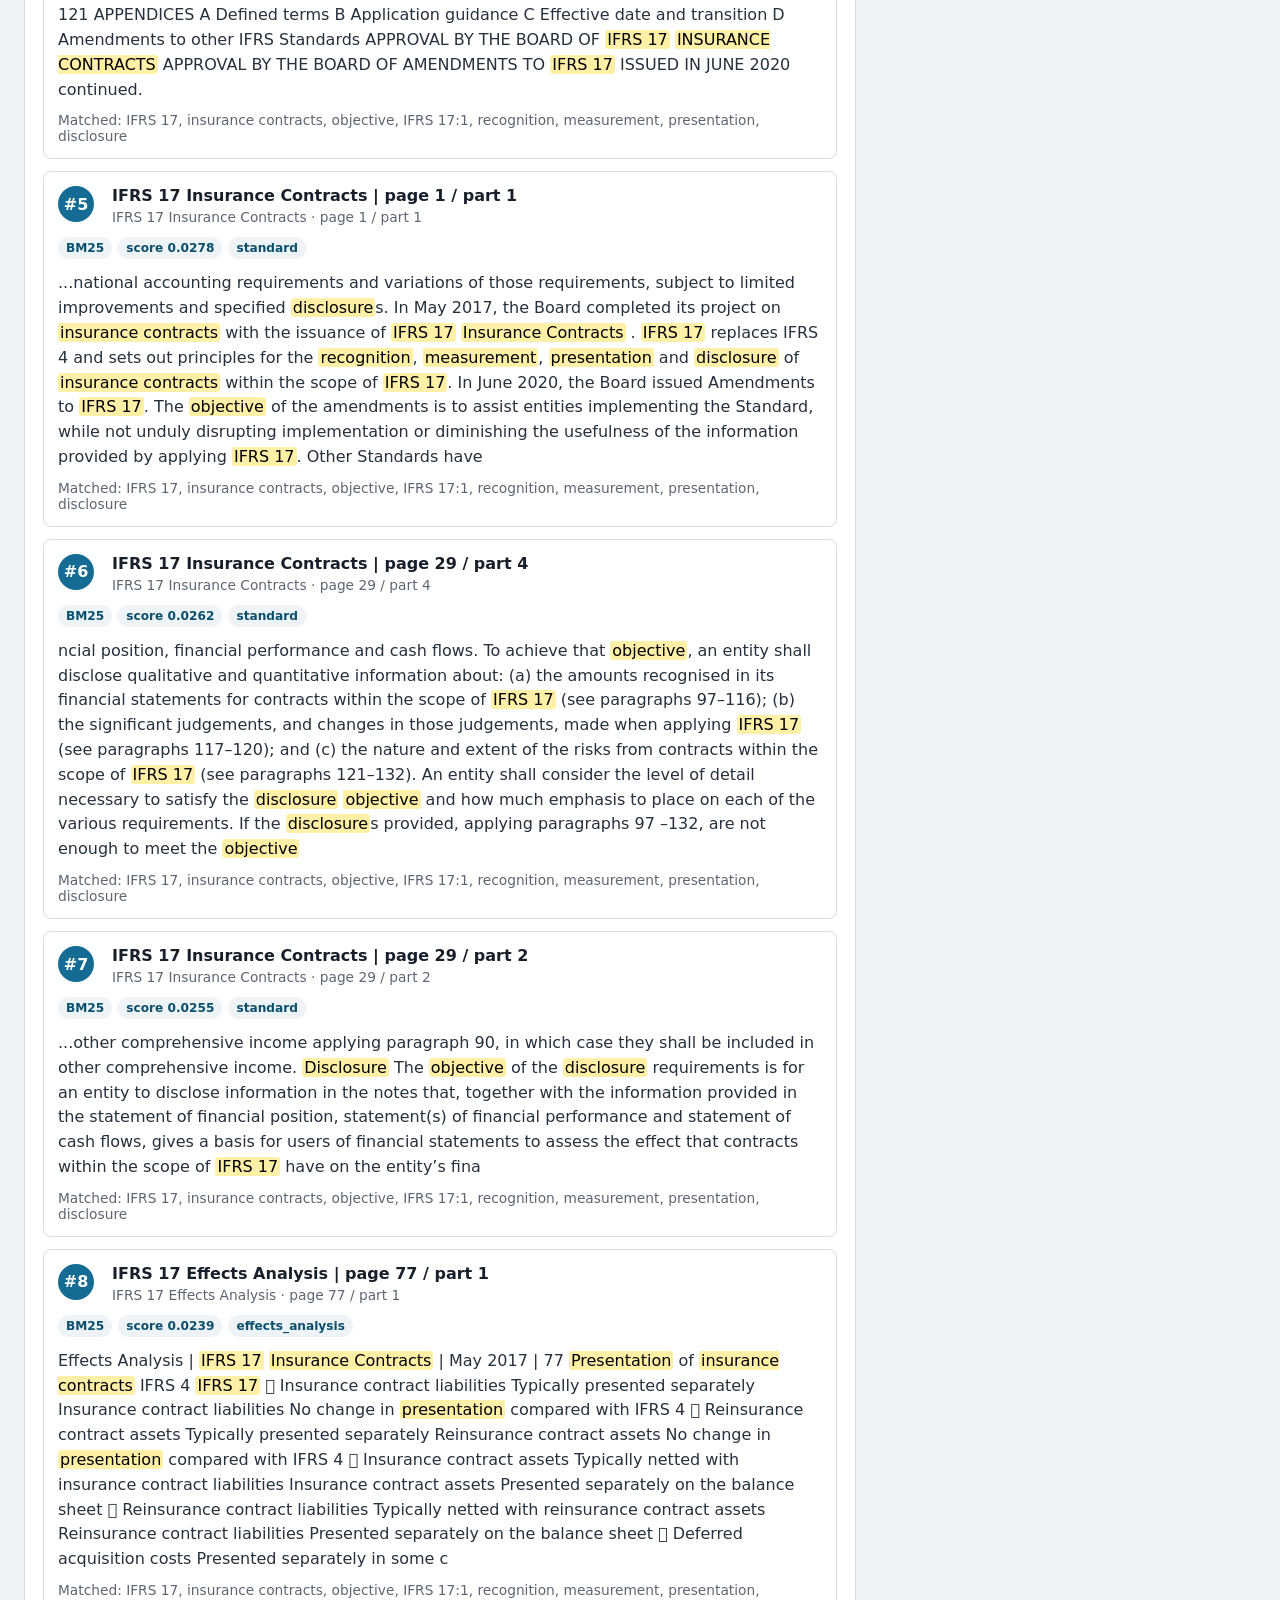
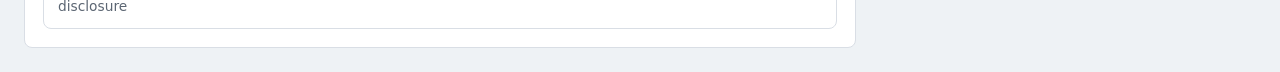
==== commit 9a0b02ba: "feat: add KB and QA model selectors to demo" ====
--- a/docs/ifrs17-demo/index.html
+++ b/docs/ifrs17-demo/index.html
@@ -4,7 +4,7 @@
     <meta charset="utf-8" />
     <meta name="viewport" content="width=device-width, initial-scale=1" />
     <title>IFRS17 Agentic RAG Demo</title>
-    <link rel="stylesheet" href="./assets/styles.css?v=reranker-node-1" />
+    <link rel="stylesheet" href="./assets/styles.css?v=kb-model-select-2" />
   </head>
   <body>
     <main class="shell">
@@ -13,8 +13,8 @@
           <p class="eyebrow">IFRS17 Agentic RAG demo</p>
           <h1>IFRS17 Evidence Finder</h1>
           <p class="lede">
-            輸入中文或英文問題，先檢索固定 IFRS17 knowledge base，再可選擇呼叫開源模型
-            Agent API 重新檢索並回答。這個 demo 不產生會計建議，也不呼叫付費 LLM API。
+            輸入中文或英文問題，選擇 knowledge base 與 QA Agent LLM，再可選擇呼叫開源模型
+            Agent API 重新檢索並回答。公開靜態版不產生會計建議，也不呼叫付費 LLM API。
           </p>
         </div>
         <aside class="status-panel" aria-live="polite">
@@ -25,6 +25,25 @@
       </section>
 
       <section class="search-panel" aria-label="IFRS17 evidence search">
+        <div class="profile-controls" aria-label="Knowledge base and model controls">
+          <div class="control-field">
+            <label for="knowledgeBaseSelect">Knowledge base</label>
+            <select id="knowledgeBaseSelect">
+              <option value="ifrs17">IFRS17</option>
+              <option value="three_body_trilogy">三體</option>
+            </select>
+          </div>
+          <div class="control-field">
+            <label for="qaModelSelect">QA Agent LLM</label>
+            <select id="qaModelSelect">
+              <option value="ollama:qwen2.5:7b">Ollama qwen2.5:7b</option>
+              <option value="ollama:llama3.1:8b">Ollama llama3.1:8b</option>
+              <option value="ollama:mistral:7b">Ollama mistral:7b</option>
+              <option value="backend:default">Backend default</option>
+            </select>
+          </div>
+        </div>
+
         <form id="searchForm" class="search-form">
           <label for="queryInput">中文 / English question</label>
           <div class="search-row">
@@ -65,8 +84,8 @@
         <div class="variant-details" id="variantDetails"></div>
 
         <p class="note">
-          Scores are retrieval signals only. A high score means the evidence looks relevant; it is
-          not an answer accuracy score.
+          IFRS17 supports browser-side retrieval in this public static demo. 三體 is selectable as
+          an Agent profile; the public page does not bundle the full novel corpus.
         </p>
       </section>
 
@@ -106,6 +125,6 @@
       </section>
     </main>
 
-    <script type="module" src="./assets/app.js?v=reranker-node-1"></script>
+    <script type="module" src="./assets/app.js?v=kb-model-select-2"></script>
   </body>
 </html>
--- a/docs/ifrs17-demo/assets/styles.css
+++ b/docs/ifrs17-demo/assets/styles.css
@@ -24,7 +24,8 @@
 }
 
 button,
-input {
+input,
+select {
   font: inherit;
 }
 
@@ -112,6 +113,7 @@
 
 .search-form label,
 .agent-controls label,
+.control-field label,
 .variant-group legend {
   display: block;
   margin-bottom: 8px;
@@ -121,9 +123,14 @@
 }
 
 .search-row,
-.agent-row {
+.agent-row,
+.profile-controls {
   display: grid;
   gap: 10px;
+}
+
+.profile-controls {
+  grid-template-columns: repeat(2, minmax(0, 1fr));
 }
 
 .search-row {
@@ -135,12 +142,14 @@
 }
 
 .search-row input,
-.agent-row input {
+.agent-row input,
+.control-field select {
   width: 100%;
   min-height: 48px;
   border: 1px solid var(--line);
   border-radius: 6px;
   padding: 0 14px;
+  background: #fff;
 }
 
 .search-row button,
@@ -597,7 +606,8 @@
   }
 
   .search-row,
-  .agent-row {
+  .agent-row,
+  .profile-controls {
     grid-template-columns: 1fr;
   }
 
